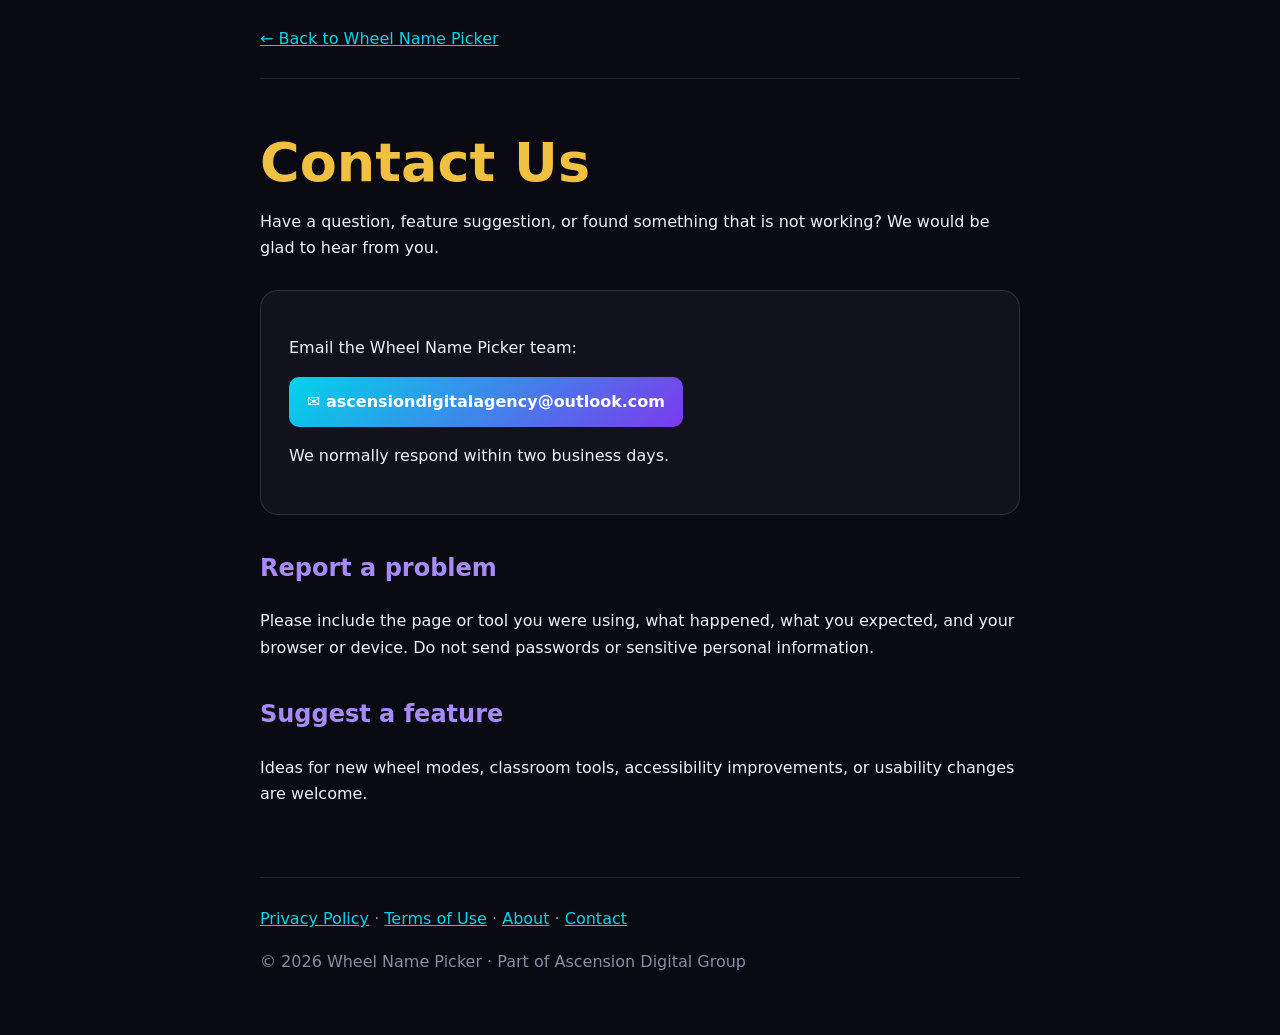
==== contact/index.html @ bcfb94a7 "Add working static contact page" ====
<!DOCTYPE html>
<html lang="en">
<head>
  <meta charset="UTF-8">
  <meta name="viewport" content="width=device-width, initial-scale=1.0">
  <title>Contact Wheel Name Picker</title>
  <meta name="description" content="Contact the Wheel Name Picker team to report a problem, suggest a feature, or ask a question.">
  <meta name="robots" content="index, follow">
  <link rel="canonical" href="https://wheelnamepicker.com.au/contact/">
  <meta property="og:title" content="Contact Wheel Name Picker">
  <meta property="og:description" content="Report a problem, suggest a feature, or contact the Wheel Name Picker team.">
  <meta property="og:url" content="https://wheelnamepicker.com.au/contact/">
  <meta property="og:type" content="website">
  <style>
    *{box-sizing:border-box}body{margin:0;background:#0a0a12;color:#f0eeff;font:16px/1.65 system-ui,-apple-system,Segoe UI,sans-serif}
    header,main,footer{width:min(760px,calc(100% - 36px));margin:auto}header{padding:26px 0;border-bottom:1px solid rgba(255,255,255,.1)}
    header a,footer a{color:#00d4e8}main{padding:54px 0}.card{margin:28px 0;padding:28px;border:1px solid rgba(255,255,255,.12);border-radius:18px;background:#12121e}
    h1{font-size:clamp(34px,7vw,54px);line-height:1.1;margin:0 0 16px;color:#f0c040}h2{color:#a78bfa;margin-top:34px}
    .email{display:inline-block;padding:12px 18px;border-radius:10px;background:linear-gradient(135deg,#00d4e8,#7c3aed);color:white;font-weight:800;text-decoration:none;word-break:break-all}
    footer{padding:28px 0 44px;border-top:1px solid rgba(255,255,255,.1);color:#8b89a8}
  </style>
</head>
<body>
  <header><a href="/">← Back to Wheel Name Picker</a></header>
  <main>
    <h1>Contact Us</h1>
    <p>Have a question, feature suggestion, or found something that is not working? We would be glad to hear from you.</p>
    <div class="card">
      <p>Email the Wheel Name Picker team:</p>
      <a class="email" href="mailto:ascensiondigitalagency@outlook.com?subject=Wheel%20Name%20Picker%20Support">✉ ascensiondigitalagency@outlook.com</a>
      <p>We normally respond within two business days.</p>
    </div>
    <h2>Report a problem</h2>
    <p>Please include the page or tool you were using, what happened, what you expected, and your browser or device. Do not send passwords or sensitive personal information.</p>
    <h2>Suggest a feature</h2>
    <p>Ideas for new wheel modes, classroom tools, accessibility improvements, or usability changes are welcome.</p>
  </main>
  <footer>
    <a href="/privacy.html">Privacy Policy</a> ·
    <a href="/terms.html">Terms of Use</a> ·
    <a href="/about.html">About</a> ·
    <a href="/contact/">Contact</a>
    <p>© 2026 Wheel Name Picker · Part of Ascension Digital Group</p>
  </footer>
</body>
</html>
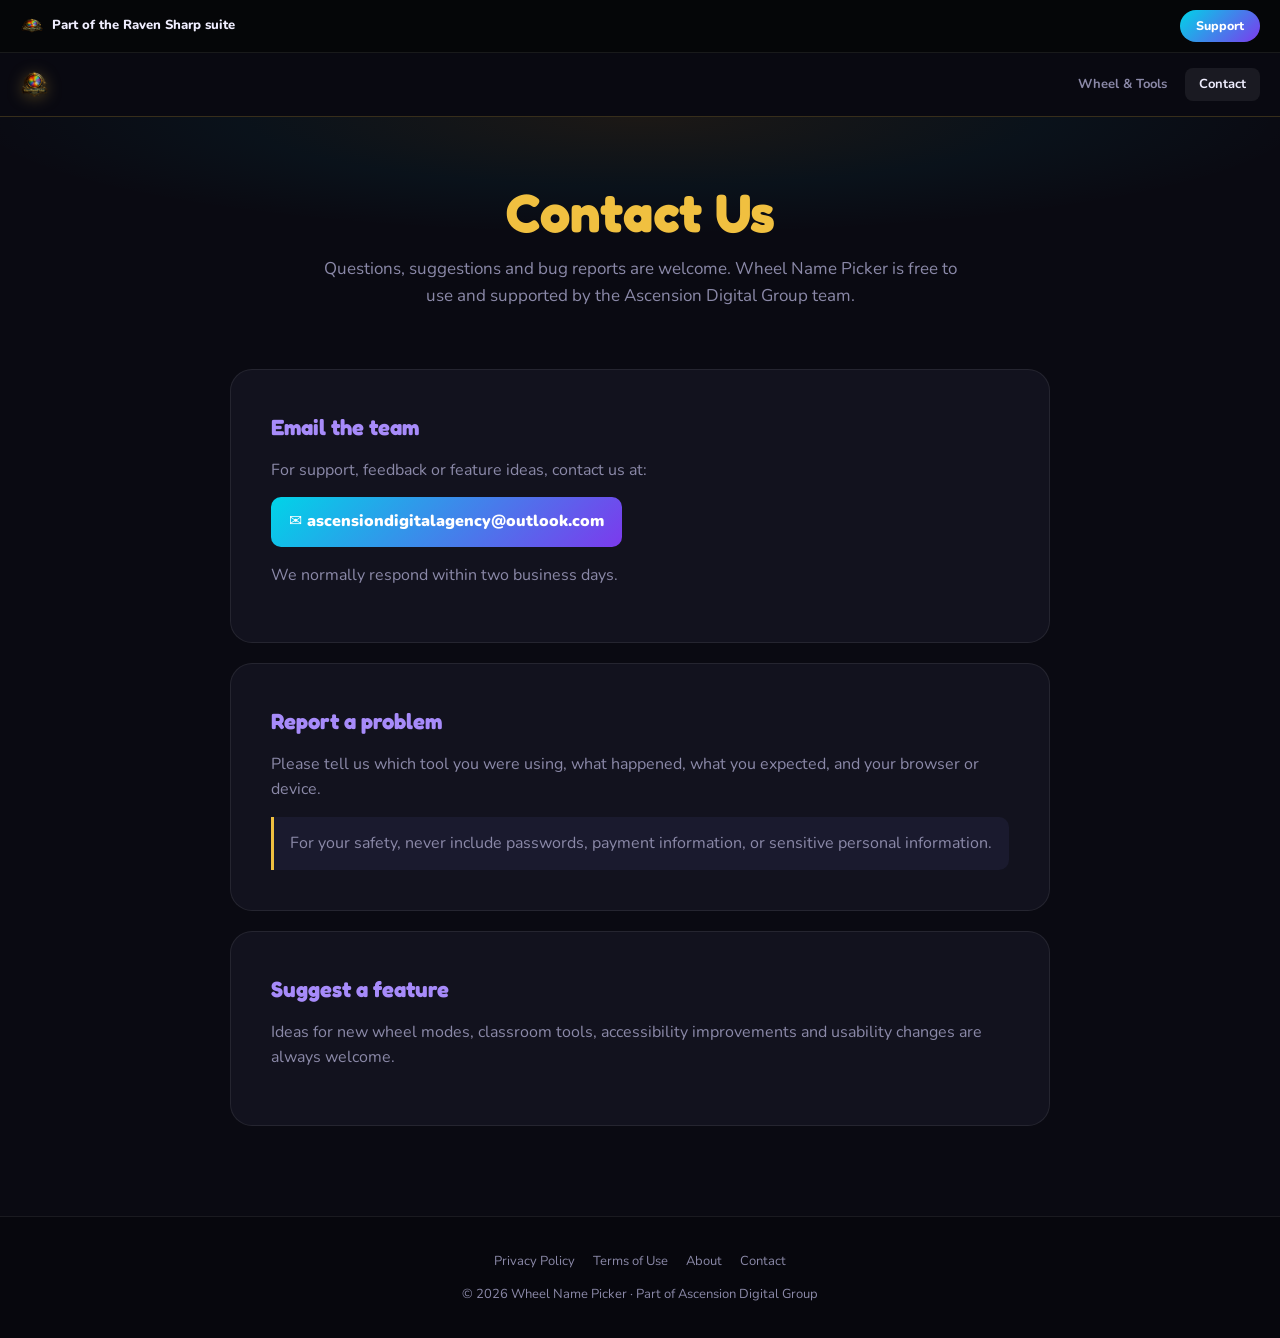
==== commit 2ff2db15: "Match contact page to Wheel Name Picker design" ====
--- a/contact/index.html
+++ b/contact/index.html
@@ -1,46 +1,71 @@
 <!DOCTYPE html>
 <html lang="en">
 <head>
-  <meta charset="UTF-8">
-  <meta name="viewport" content="width=device-width, initial-scale=1.0">
-  <title>Contact Wheel Name Picker</title>
-  <meta name="description" content="Contact the Wheel Name Picker team to report a problem, suggest a feature, or ask a question.">
-  <meta name="robots" content="index, follow">
-  <link rel="canonical" href="https://wheelnamepicker.com.au/contact/">
-  <meta property="og:title" content="Contact Wheel Name Picker">
-  <meta property="og:description" content="Report a problem, suggest a feature, or contact the Wheel Name Picker team.">
-  <meta property="og:url" content="https://wheelnamepicker.com.au/contact/">
-  <meta property="og:type" content="website">
-  <style>
-    *{box-sizing:border-box}body{margin:0;background:#0a0a12;color:#f0eeff;font:16px/1.65 system-ui,-apple-system,Segoe UI,sans-serif}
-    header,main,footer{width:min(760px,calc(100% - 36px));margin:auto}header{padding:26px 0;border-bottom:1px solid rgba(255,255,255,.1)}
-    header a,footer a{color:#00d4e8}main{padding:54px 0}.card{margin:28px 0;padding:28px;border:1px solid rgba(255,255,255,.12);border-radius:18px;background:#12121e}
-    h1{font-size:clamp(34px,7vw,54px);line-height:1.1;margin:0 0 16px;color:#f0c040}h2{color:#a78bfa;margin-top:34px}
-    .email{display:inline-block;padding:12px 18px;border-radius:10px;background:linear-gradient(135deg,#00d4e8,#7c3aed);color:white;font-weight:800;text-decoration:none;word-break:break-all}
-    footer{padding:28px 0 44px;border-top:1px solid rgba(255,255,255,.1);color:#8b89a8}
-  </style>
+<meta charset="UTF-8"/>
+<meta name="viewport" content="width=device-width,initial-scale=1.0"/>
+<title>Contact Wheel Name Picker</title>
+<meta name="description" content="Contact the Wheel Name Picker team to report a problem, suggest a feature, or ask a question."/>
+<meta name="robots" content="index, follow"/>
+<link rel="canonical" href="https://wheelnamepicker.com.au/contact/"/>
+<meta property="og:title" content="Contact Wheel Name Picker"/>
+<meta property="og:description" content="Report a problem, suggest a feature, or contact the Wheel Name Picker team."/>
+<meta property="og:url" content="https://wheelnamepicker.com.au/contact/"/>
+<meta property="og:type" content="website"/>
+<link rel="preconnect" href="https://fonts.googleapis.com"/>
+<link href="https://fonts.googleapis.com/css2?family=Nunito:wght@400;600;700;800;900&family=Fredoka+One&family=DM+Mono:wght@400;500&display=swap" rel="stylesheet"/>
+<style>
+*,*::before,*::after{box-sizing:border-box;margin:0;padding:0}
+:root{--bg:#0a0a12;--surf:#12121e;--surf2:#1a1a2e;--bdr:rgba(255,255,255,.08);--text:#f0eeff;--muted:#8b89a8;--cyan:#00d4e8;--violet:#7c3aed;--violet2:#a78bfa;--gold:#f0c040;--ff:'Nunito',system-ui,sans-serif;--ffd:'Fredoka One',cursive}
+body{font-family:var(--ff);background:var(--bg);color:var(--text);line-height:1.6;-webkit-font-smoothing:antialiased}
+a{color:inherit;text-decoration:none}.rs-raven-strip{background:#050608;border-bottom:1px solid rgba(255,255,255,.08);padding:10px 20px;display:flex;align-items:center;justify-content:space-between;gap:12px}
+.rs-raven-strip-link{display:flex;align-items:center;gap:8px}.rs-raven-strip-link img{width:24px;height:24px;border-radius:6px}.rs-raven-strip-link span{font-size:.82rem;font-weight:800}
+.rs-support-btn{background:linear-gradient(135deg,var(--cyan),var(--violet));color:#fff;font-size:.78rem;font-weight:800;padding:6px 16px;border-radius:20px}
+nav{position:sticky;top:0;z-index:100;background:rgba(10,10,18,.95);backdrop-filter:blur(16px);border-bottom:1px solid rgba(240,192,64,.2);padding:0 20px;height:64px;display:flex;align-items:center;justify-content:space-between}
+.nav-logo{display:flex;align-items:center;gap:10px}.nav-logo img{height:44px;width:auto;filter:drop-shadow(0 2px 8px rgba(240,192,64,.3))}
+.nav-links{display:flex;gap:4px}.nav-links a{padding:6px 14px;font-size:13px;font-weight:700;color:var(--muted);border-radius:8px}.nav-links a:hover,.nav-links a.active{color:var(--text);background:rgba(255,255,255,.07)}
+.hero{text-align:center;padding:64px 20px 32px;background:radial-gradient(ellipse 70% 70% at 50% 0%,rgba(240,192,64,.08),rgba(0,212,232,.04) 45%,transparent 75%)}
+.hero h1{font-family:var(--ffd);font-size:clamp(34px,6vw,54px);line-height:1.15;margin-bottom:12px;color:var(--gold)}.hero p{font-size:17px;color:var(--muted);max-width:650px;margin:auto}
+main{width:min(820px,calc(100% - 40px));margin:auto;padding:28px 0 70px}.panel{background:var(--surf);border:1px solid var(--bdr);border-radius:22px;padding:clamp(24px,5vw,40px);margin-bottom:20px}
+.panel h2{font-family:var(--ffd);font-size:22px;color:var(--violet2);margin-bottom:12px}.panel p{color:var(--muted);margin-bottom:14px}
+.email{display:inline-flex;align-items:center;gap:9px;padding:12px 18px;border-radius:10px;background:linear-gradient(135deg,var(--cyan),var(--violet));color:#fff;font-weight:900;word-break:break-all}
+.tip{background:var(--surf2);border-left:3px solid var(--gold);padding:14px 16px;border-radius:0 10px 10px 0;color:var(--muted)}
+footer{background:#07070d;border-top:1px solid var(--bdr);padding:34px 20px;text-align:center;color:var(--muted);font-size:13px}.footer-links{display:flex;gap:18px;justify-content:center;flex-wrap:wrap;margin-bottom:12px}.footer-links a:hover{color:var(--gold)}
+@media(max-width:620px){.nav-links a:not(.active){display:none}.rs-raven-strip-link span{font-size:.72rem}}
+</style>
 </head>
 <body>
-  <header><a href="/">← Back to Wheel Name Picker</a></header>
-  <main>
-    <h1>Contact Us</h1>
-    <p>Have a question, feature suggestion, or found something that is not working? We would be glad to hear from you.</p>
-    <div class="card">
-      <p>Email the Wheel Name Picker team:</p>
-      <a class="email" href="mailto:ascensiondigitalagency@outlook.com?subject=Wheel%20Name%20Picker%20Support">✉ ascensiondigitalagency@outlook.com</a>
-      <p>We normally respond within two business days.</p>
-    </div>
+<div class="rs-raven-strip">
+  <a class="rs-raven-strip-link" href="https://raven-sharp.com"><img src="/logo.png" alt="Raven Sharp"/><span>Part of the Raven Sharp suite</span></a>
+  <a class="rs-support-btn" href="/contact/">Support</a>
+</div>
+<nav>
+  <a class="nav-logo" href="/"><img src="/logo.png" alt="Wheel Name Picker"/></a>
+  <div class="nav-links"><a href="/">Wheel &amp; Tools</a><a class="active" href="/contact/">Contact</a></div>
+</nav>
+<section class="hero">
+  <h1>Contact Us</h1>
+  <p>Questions, suggestions and bug reports are welcome. Wheel Name Picker is free to use and supported by the Ascension Digital Group team.</p>
+</section>
+<main>
+  <section class="panel">
+    <h2>Email the team</h2>
+    <p>For support, feedback or feature ideas, contact us at:</p>
+    <a class="email" href="mailto:ascensiondigitalagency@outlook.com?subject=Wheel%20Name%20Picker%20Support">✉ ascensiondigitalagency@outlook.com</a>
+    <p style="margin-top:16px">We normally respond within two business days.</p>
+  </section>
+  <section class="panel">
     <h2>Report a problem</h2>
-    <p>Please include the page or tool you were using, what happened, what you expected, and your browser or device. Do not send passwords or sensitive personal information.</p>
+    <p>Please tell us which tool you were using, what happened, what you expected, and your browser or device.</p>
+    <div class="tip">For your safety, never include passwords, payment information, or sensitive personal information.</div>
+  </section>
+  <section class="panel">
     <h2>Suggest a feature</h2>
-    <p>Ideas for new wheel modes, classroom tools, accessibility improvements, or usability changes are welcome.</p>
-  </main>
-  <footer>
-    <a href="/privacy.html">Privacy Policy</a> ·
-    <a href="/terms.html">Terms of Use</a> ·
-    <a href="/about.html">About</a> ·
-    <a href="/contact/">Contact</a>
-    <p>© 2026 Wheel Name Picker · Part of Ascension Digital Group</p>
-  </footer>
+    <p>Ideas for new wheel modes, classroom tools, accessibility improvements and usability changes are always welcome.</p>
+  </section>
+</main>
+<footer>
+  <div class="footer-links"><a href="/privacy.html">Privacy Policy</a><a href="/terms.html">Terms of Use</a><a href="/about.html">About</a><a href="/contact/">Contact</a></div>
+  <p>© 2026 Wheel Name Picker · Part of Ascension Digital Group</p>
+</footer>
 </body>
 </html>
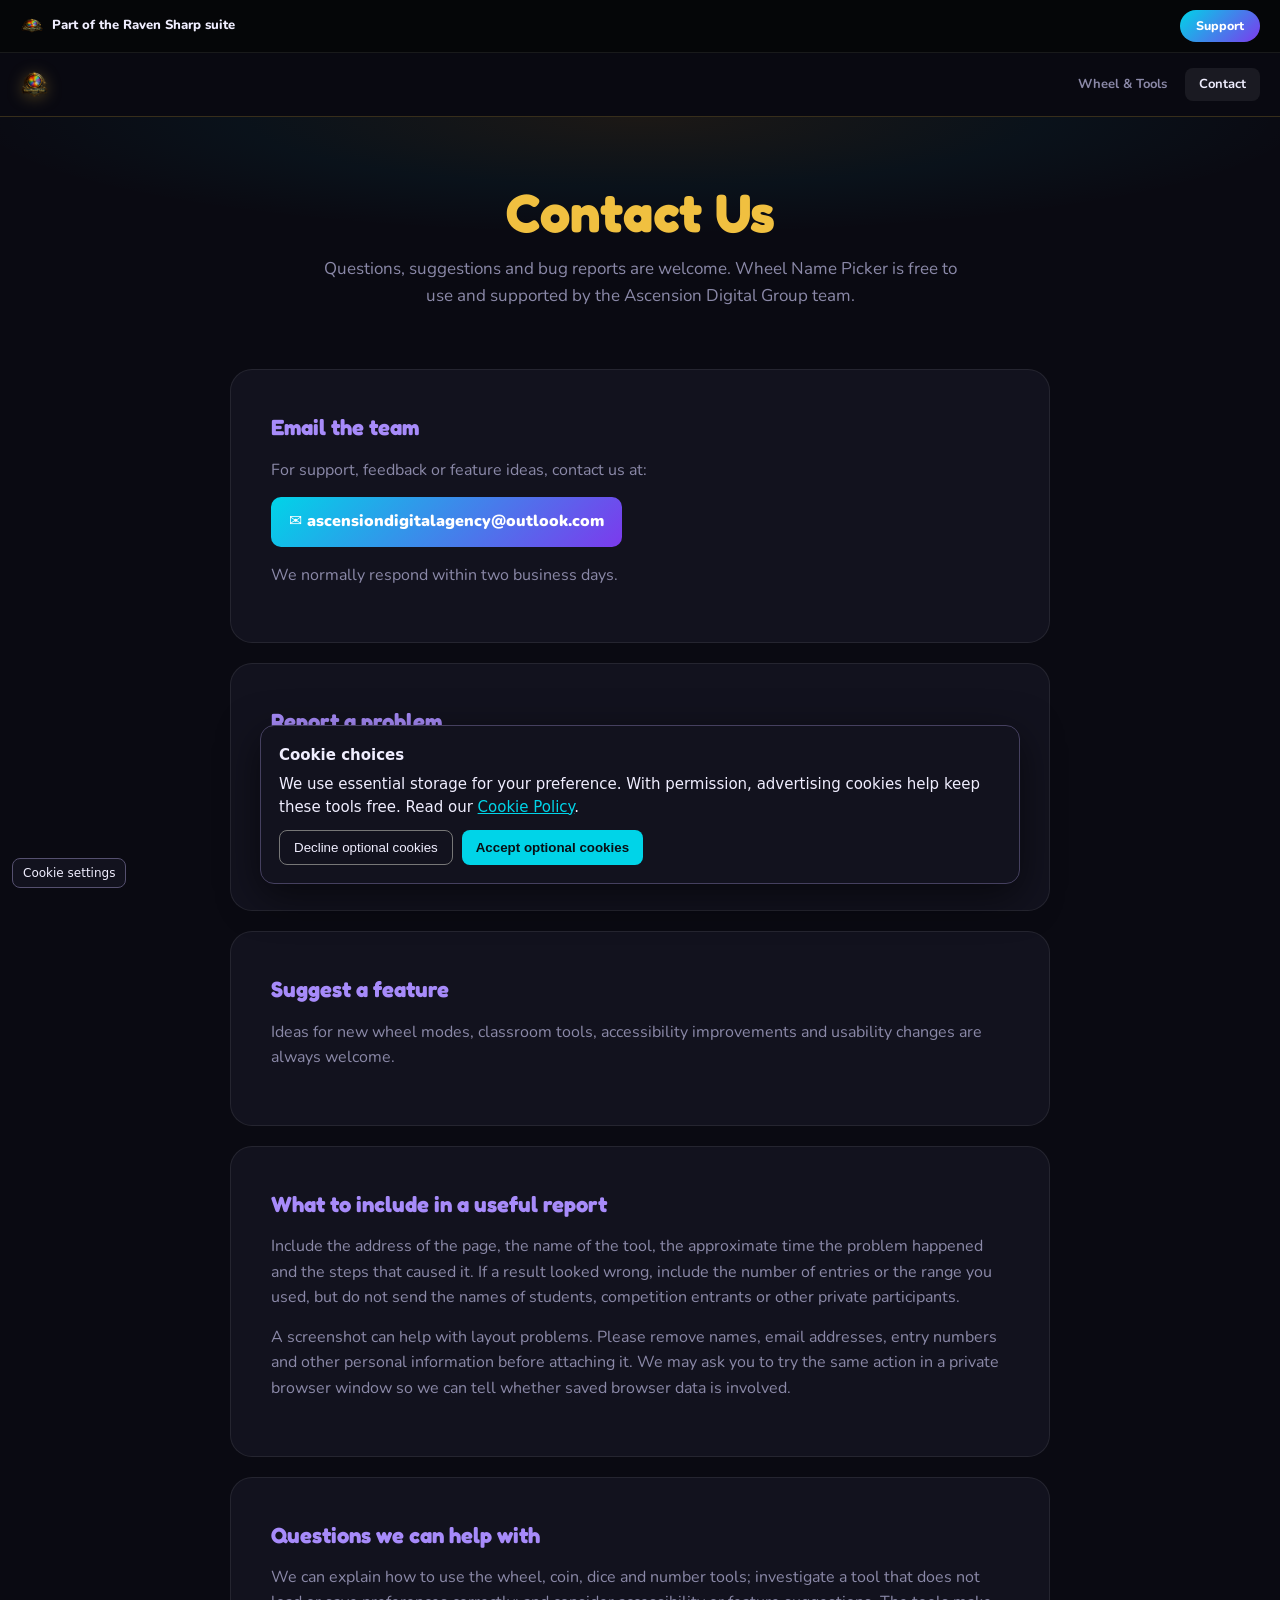
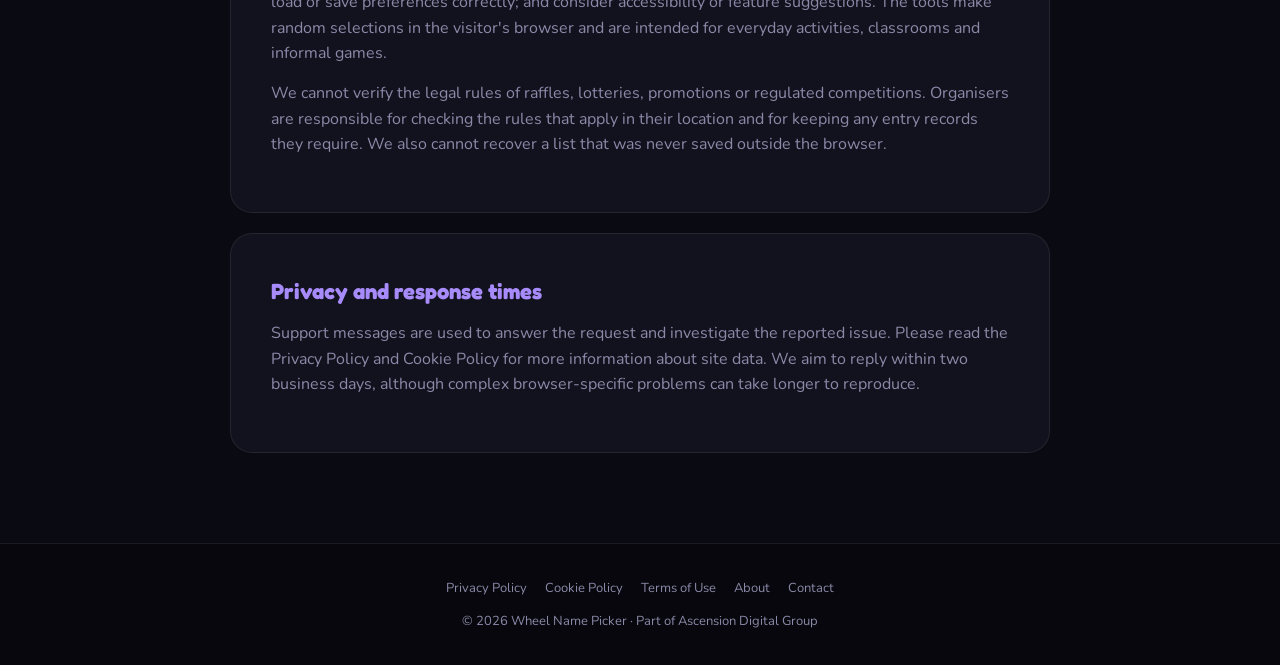
==== commit bd538334: "Restore consent controls, content and canonical redirect" ====
--- a/contact/index.html
+++ b/contact/index.html
@@ -1,71 +1,86 @@
-<!DOCTYPE html>
-<html lang="en">
-<head>
-<meta charset="UTF-8"/>
-<meta name="viewport" content="width=device-width,initial-scale=1.0"/>
-<title>Contact Wheel Name Picker</title>
-<meta name="description" content="Contact the Wheel Name Picker team to report a problem, suggest a feature, or ask a question."/>
-<meta name="robots" content="index, follow"/>
-<link rel="canonical" href="https://wheelnamepicker.com.au/contact/"/>
-<meta property="og:title" content="Contact Wheel Name Picker"/>
-<meta property="og:description" content="Report a problem, suggest a feature, or contact the Wheel Name Picker team."/>
-<meta property="og:url" content="https://wheelnamepicker.com.au/contact/"/>
-<meta property="og:type" content="website"/>
-<link rel="preconnect" href="https://fonts.googleapis.com"/>
-<link href="https://fonts.googleapis.com/css2?family=Nunito:wght@400;600;700;800;900&family=Fredoka+One&family=DM+Mono:wght@400;500&display=swap" rel="stylesheet"/>
-<style>
-*,*::before,*::after{box-sizing:border-box;margin:0;padding:0}
-:root{--bg:#0a0a12;--surf:#12121e;--surf2:#1a1a2e;--bdr:rgba(255,255,255,.08);--text:#f0eeff;--muted:#8b89a8;--cyan:#00d4e8;--violet:#7c3aed;--violet2:#a78bfa;--gold:#f0c040;--ff:'Nunito',system-ui,sans-serif;--ffd:'Fredoka One',cursive}
-body{font-family:var(--ff);background:var(--bg);color:var(--text);line-height:1.6;-webkit-font-smoothing:antialiased}
-a{color:inherit;text-decoration:none}.rs-raven-strip{background:#050608;border-bottom:1px solid rgba(255,255,255,.08);padding:10px 20px;display:flex;align-items:center;justify-content:space-between;gap:12px}
-.rs-raven-strip-link{display:flex;align-items:center;gap:8px}.rs-raven-strip-link img{width:24px;height:24px;border-radius:6px}.rs-raven-strip-link span{font-size:.82rem;font-weight:800}
-.rs-support-btn{background:linear-gradient(135deg,var(--cyan),var(--violet));color:#fff;font-size:.78rem;font-weight:800;padding:6px 16px;border-radius:20px}
-nav{position:sticky;top:0;z-index:100;background:rgba(10,10,18,.95);backdrop-filter:blur(16px);border-bottom:1px solid rgba(240,192,64,.2);padding:0 20px;height:64px;display:flex;align-items:center;justify-content:space-between}
-.nav-logo{display:flex;align-items:center;gap:10px}.nav-logo img{height:44px;width:auto;filter:drop-shadow(0 2px 8px rgba(240,192,64,.3))}
-.nav-links{display:flex;gap:4px}.nav-links a{padding:6px 14px;font-size:13px;font-weight:700;color:var(--muted);border-radius:8px}.nav-links a:hover,.nav-links a.active{color:var(--text);background:rgba(255,255,255,.07)}
-.hero{text-align:center;padding:64px 20px 32px;background:radial-gradient(ellipse 70% 70% at 50% 0%,rgba(240,192,64,.08),rgba(0,212,232,.04) 45%,transparent 75%)}
-.hero h1{font-family:var(--ffd);font-size:clamp(34px,6vw,54px);line-height:1.15;margin-bottom:12px;color:var(--gold)}.hero p{font-size:17px;color:var(--muted);max-width:650px;margin:auto}
-main{width:min(820px,calc(100% - 40px));margin:auto;padding:28px 0 70px}.panel{background:var(--surf);border:1px solid var(--bdr);border-radius:22px;padding:clamp(24px,5vw,40px);margin-bottom:20px}
-.panel h2{font-family:var(--ffd);font-size:22px;color:var(--violet2);margin-bottom:12px}.panel p{color:var(--muted);margin-bottom:14px}
-.email{display:inline-flex;align-items:center;gap:9px;padding:12px 18px;border-radius:10px;background:linear-gradient(135deg,var(--cyan),var(--violet));color:#fff;font-weight:900;word-break:break-all}
-.tip{background:var(--surf2);border-left:3px solid var(--gold);padding:14px 16px;border-radius:0 10px 10px 0;color:var(--muted)}
-footer{background:#07070d;border-top:1px solid var(--bdr);padding:34px 20px;text-align:center;color:var(--muted);font-size:13px}.footer-links{display:flex;gap:18px;justify-content:center;flex-wrap:wrap;margin-bottom:12px}.footer-links a:hover{color:var(--gold)}
-@media(max-width:620px){.nav-links a:not(.active){display:none}.rs-raven-strip-link span{font-size:.72rem}}
-</style>
-</head>
-<body>
-<div class="rs-raven-strip">
-  <a class="rs-raven-strip-link" href="https://raven-sharp.com"><img src="/logo.png" alt="Raven Sharp"/><span>Part of the Raven Sharp suite</span></a>
-  <a class="rs-support-btn" href="/contact/">Support</a>
-</div>
-<nav>
-  <a class="nav-logo" href="/"><img src="/logo.png" alt="Wheel Name Picker"/></a>
-  <div class="nav-links"><a href="/">Wheel &amp; Tools</a><a class="active" href="/contact/">Contact</a></div>
-</nav>
-<section class="hero">
-  <h1>Contact Us</h1>
-  <p>Questions, suggestions and bug reports are welcome. Wheel Name Picker is free to use and supported by the Ascension Digital Group team.</p>
-</section>
-<main>
-  <section class="panel">
-    <h2>Email the team</h2>
-    <p>For support, feedback or feature ideas, contact us at:</p>
-    <a class="email" href="mailto:ascensiondigitalagency@outlook.com?subject=Wheel%20Name%20Picker%20Support">✉ ascensiondigitalagency@outlook.com</a>
-    <p style="margin-top:16px">We normally respond within two business days.</p>
-  </section>
-  <section class="panel">
-    <h2>Report a problem</h2>
-    <p>Please tell us which tool you were using, what happened, what you expected, and your browser or device.</p>
-    <div class="tip">For your safety, never include passwords, payment information, or sensitive personal information.</div>
-  </section>
+<!DOCTYPE html>
+<html lang="en">
+<head>
+<meta charset="UTF-8"/>
+<meta name="viewport" content="width=device-width,initial-scale=1.0"/>
+<title>Contact Wheel Name Picker</title>
+<meta name="description" content="Contact the Wheel Name Picker team to report a problem, suggest a feature, or ask a question."/>
+<meta name="robots" content="index, follow"/>
+<link rel="canonical" href="https://wheelnamepicker.com.au/contact/"/>
+<meta property="og:title" content="Contact Wheel Name Picker"/>
+<meta property="og:description" content="Report a problem, suggest a feature, or contact the Wheel Name Picker team."/>
+<meta property="og:url" content="https://wheelnamepicker.com.au/contact/"/>
+<meta property="og:type" content="website"/>
+<link rel="preconnect" href="https://fonts.googleapis.com"/>
+<link href="https://fonts.googleapis.com/css2?family=Nunito:wght@400;600;700;800;900&family=Fredoka+One&family=DM+Mono:wght@400;500&display=swap" rel="stylesheet"/>
+<style>
+*,*::before,*::after{box-sizing:border-box;margin:0;padding:0}
+:root{--bg:#0a0a12;--surf:#12121e;--surf2:#1a1a2e;--bdr:rgba(255,255,255,.08);--text:#f0eeff;--muted:#8b89a8;--cyan:#00d4e8;--violet:#7c3aed;--violet2:#a78bfa;--gold:#f0c040;--ff:'Nunito',system-ui,sans-serif;--ffd:'Fredoka One',cursive}
+body{font-family:var(--ff);background:var(--bg);color:var(--text);line-height:1.6;-webkit-font-smoothing:antialiased}
+a{color:inherit;text-decoration:none}.rs-raven-strip{background:#050608;border-bottom:1px solid rgba(255,255,255,.08);padding:10px 20px;display:flex;align-items:center;justify-content:space-between;gap:12px}
+.rs-raven-strip-link{display:flex;align-items:center;gap:8px}.rs-raven-strip-link img{width:24px;height:24px;border-radius:6px}.rs-raven-strip-link span{font-size:.82rem;font-weight:800}
+.rs-support-btn{background:linear-gradient(135deg,var(--cyan),var(--violet));color:#fff;font-size:.78rem;font-weight:800;padding:6px 16px;border-radius:20px}
+nav{position:sticky;top:0;z-index:100;background:rgba(10,10,18,.95);backdrop-filter:blur(16px);border-bottom:1px solid rgba(240,192,64,.2);padding:0 20px;height:64px;display:flex;align-items:center;justify-content:space-between}
+.nav-logo{display:flex;align-items:center;gap:10px}.nav-logo img{height:44px;width:auto;filter:drop-shadow(0 2px 8px rgba(240,192,64,.3))}
+.nav-links{display:flex;gap:4px}.nav-links a{padding:6px 14px;font-size:13px;font-weight:700;color:var(--muted);border-radius:8px}.nav-links a:hover,.nav-links a.active{color:var(--text);background:rgba(255,255,255,.07)}
+.hero{text-align:center;padding:64px 20px 32px;background:radial-gradient(ellipse 70% 70% at 50% 0%,rgba(240,192,64,.08),rgba(0,212,232,.04) 45%,transparent 75%)}
+.hero h1{font-family:var(--ffd);font-size:clamp(34px,6vw,54px);line-height:1.15;margin-bottom:12px;color:var(--gold)}.hero p{font-size:17px;color:var(--muted);max-width:650px;margin:auto}
+main{width:min(820px,calc(100% - 40px));margin:auto;padding:28px 0 70px}.panel{background:var(--surf);border:1px solid var(--bdr);border-radius:22px;padding:clamp(24px,5vw,40px);margin-bottom:20px}
+.panel h2{font-family:var(--ffd);font-size:22px;color:var(--violet2);margin-bottom:12px}.panel p{color:var(--muted);margin-bottom:14px}
+.email{display:inline-flex;align-items:center;gap:9px;padding:12px 18px;border-radius:10px;background:linear-gradient(135deg,var(--cyan),var(--violet));color:#fff;font-weight:900;word-break:break-all}
+.tip{background:var(--surf2);border-left:3px solid var(--gold);padding:14px 16px;border-radius:0 10px 10px 0;color:var(--muted)}
+footer{background:#07070d;border-top:1px solid var(--bdr);padding:34px 20px;text-align:center;color:var(--muted);font-size:13px}.footer-links{display:flex;gap:18px;justify-content:center;flex-wrap:wrap;margin-bottom:12px}.footer-links a:hover{color:var(--gold)}
+@media(max-width:620px){.nav-links a:not(.active){display:none}.rs-raven-strip-link span{font-size:.72rem}}
+</style>
+</head>
+<body>
+<div class="rs-raven-strip">
+  <a class="rs-raven-strip-link" href="https://raven-sharp.com"><img src="/logo.png" alt="Raven Sharp"/><span>Part of the Raven Sharp suite</span></a>
+  <a class="rs-support-btn" href="/contact/">Support</a>
+</div>
+<nav>
+  <a class="nav-logo" href="/"><img src="/logo.png" alt="Wheel Name Picker"/></a>
+  <div class="nav-links"><a href="/">Wheel &amp; Tools</a><a class="active" href="/contact/">Contact</a></div>
+</nav>
+<section class="hero">
+  <h1>Contact Us</h1>
+  <p>Questions, suggestions and bug reports are welcome. Wheel Name Picker is free to use and supported by the Ascension Digital Group team.</p>
+</section>
+<main>
+  <section class="panel">
+    <h2>Email the team</h2>
+    <p>For support, feedback or feature ideas, contact us at:</p>
+    <a class="email" href="mailto:ascensiondigitalagency@outlook.com?subject=Wheel%20Name%20Picker%20Support">✉ ascensiondigitalagency@outlook.com</a>
+    <p style="margin-top:16px">We normally respond within two business days.</p>
+  </section>
+  <section class="panel">
+    <h2>Report a problem</h2>
+    <p>Please tell us which tool you were using, what happened, what you expected, and your browser or device.</p>
+    <div class="tip">For your safety, never include passwords, payment information, or sensitive personal information.</div>
+  </section>
   <section class="panel">
     <h2>Suggest a feature</h2>
     <p>Ideas for new wheel modes, classroom tools, accessibility improvements and usability changes are always welcome.</p>
   </section>
-</main>
-<footer>
-  <div class="footer-links"><a href="/privacy.html">Privacy Policy</a><a href="/terms.html">Terms of Use</a><a href="/about.html">About</a><a href="/contact/">Contact</a></div>
-  <p>© 2026 Wheel Name Picker · Part of Ascension Digital Group</p>
-</footer>
+  <section class="panel">
+    <h2>What to include in a useful report</h2>
+    <p>Include the address of the page, the name of the tool, the approximate time the problem happened and the steps that caused it. If a result looked wrong, include the number of entries or the range you used, but do not send the names of students, competition entrants or other private participants.</p>
+    <p>A screenshot can help with layout problems. Please remove names, email addresses, entry numbers and other personal information before attaching it. We may ask you to try the same action in a private browser window so we can tell whether saved browser data is involved.</p>
+  </section>
+  <section class="panel">
+    <h2>Questions we can help with</h2>
+    <p>We can explain how to use the wheel, coin, dice and number tools; investigate a tool that does not load or save preferences correctly; and consider accessibility or feature suggestions. The tools make random selections in the visitor's browser and are intended for everyday activities, classrooms and informal games.</p>
+    <p>We cannot verify the legal rules of raffles, lotteries, promotions or regulated competitions. Organisers are responsible for checking the rules that apply in their location and for keeping any entry records they require. We also cannot recover a list that was never saved outside the browser.</p>
+  </section>
+  <section class="panel">
+    <h2>Privacy and response times</h2>
+    <p>Support messages are used to answer the request and investigate the reported issue. Please read the Privacy Policy and Cookie Policy for more information about site data. We aim to reply within two business days, although complex browser-specific problems can take longer to reproduce.</p>
+  </section>
+</main>
+<footer>
+  <div class="footer-links"><a href="/privacy.html">Privacy Policy</a><a href="/cookies.html">Cookie Policy</a><a href="/terms.html">Terms of Use</a><a href="/about.html">About</a><a href="/contact/">Contact</a></div>
+  <p>© 2026 Wheel Name Picker · Part of Ascension Digital Group</p>
+</footer>
+<script src="/cookie-consent.js"></script>
 </body>
-</html>
+</html>
